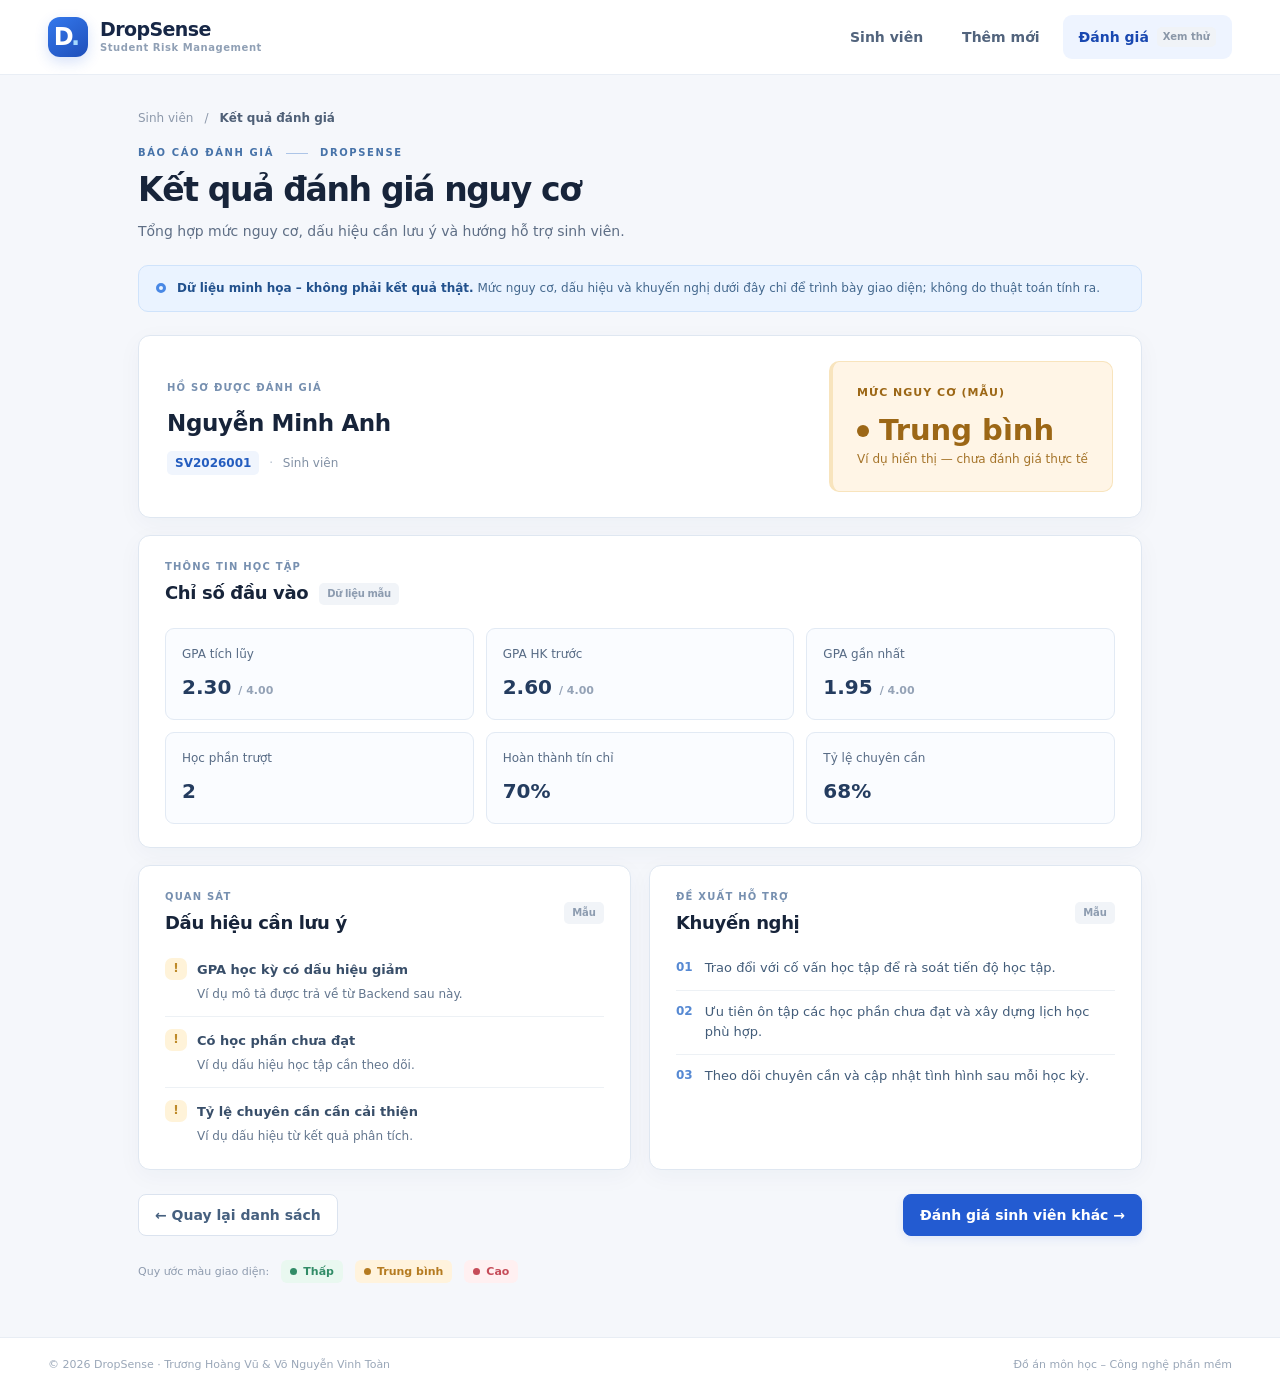
==== src/main/resources/templates/result.html @ 3da63ebb "Hoan thanh CRUD sinh vien - tien do 50%" ====
<!doctype html>
<html lang="vi" xmlns:th="http://www.thymeleaf.org">
<head>
  <meta charset="UTF-8"><meta name="viewport" content="width=device-width, initial-scale=1">
  <meta name="description" content="DropSense - Giao diện trình bày mức độ nguy cơ và khuyến nghị học tập">
  <title>Kết quả đánh giá | DropSense</title>
  <link rel="stylesheet" href="../static/css/style.css" th:href="@{/css/style.css}">
  <script defer src="../static/js/main.js" th:src="@{/js/main.js}"></script>
</head>
<body>
  <header class="topbar" th:replace="~{fragments/header :: siteHeader('assessment')}"><div class="container nav-inner">
    <a class="brand" href="students.html" th:href="@{/students}" aria-label="DropSense - Danh sách sinh viên"><span class="brand-mark">D<span class="brand-mark-dot">.</span></span><span class="brand-copy"><strong>DropSense</strong><small>Student Risk Management</small></span></a>
    <nav class="nav-links" aria-label="Điều hướng chính"><a class="nav-link" href="students.html" th:href="@{/students}">Sinh viên</a><a class="nav-link" href="student-form.html" th:href="@{/students/new}">Thêm mới</a><a class="nav-link is-active" href="assessment.html" th:remove="all" aria-current="page">Đánh giá <span class="nav-tag">Xem thử</span></a><span class="nav-link is-active" style="display:none" th:style="'display:inline-flex'">Đánh giá <span class="nav-tag">Chờ Backend</span></span></nav>
  </div></header>
  <main class="container page-main page-narrow">
    <nav class="breadcrumbs" aria-label="Đường dẫn"><a href="students.html" th:href="@{/students}">Sinh viên</a><span aria-hidden="true">/</span><span>Kết quả đánh giá</span></nav>
    <section class="page-heading form-heading"><div><p class="eyebrow">BÁO CÁO ĐÁNH GIÁ <span class="eyebrow-line"></span> DROPSENSE</p><h1>Kết quả đánh giá nguy cơ</h1><p class="page-subtitle">Tổng hợp mức nguy cơ, dấu hiệu cần lưu ý và hướng hỗ trợ sinh viên.</p></div></section>

    <!-- Nội dung minh họa chỉ tồn tại khi mở HTML trực tiếp; Thymeleaf xóa toàn bộ. -->
    <div th:remove="all" class="result-demo">
      <div class="preview-note" role="status"><span class="preview-note-dot"></span><div><strong>Dữ liệu minh họa – không phải kết quả thật.</strong> Mức nguy cơ, dấu hiệu và khuyến nghị dưới đây chỉ để trình bày giao diện; không do thuật toán tính ra.</div></div>
      <section class="result-overview panel" aria-labelledby="risk-overview-title">
        <div class="result-student"><p class="summary-kicker">HỒ SƠ ĐƯỢC ĐÁNH GIÁ</p><h2 id="risk-overview-title">Nguyễn Minh Anh</h2><p><span class="student-id">SV2026001</span> <span class="result-separator">·</span> Sinh viên</p></div>
        <div class="risk-box risk-box-medium"><p>MỨC NGUY CƠ (MẪU)</p><div class="risk-status"><span class="risk-status-dot"></span><strong>Trung bình</strong></div><span class="risk-caption">Ví dụ hiển thị — chưa đánh giá thực tế</span></div>
      </section>
      <section class="panel result-section"><div class="section-header-row"><div><p class="summary-kicker">THÔNG TIN HỌC TẬP</p><h2>Chỉ số đầu vào <span class="demo-label">Dữ liệu mẫu</span></h2></div></div>
        <div class="metric-grid"><div class="metric"><span>GPA tích lũy</span><strong>2.30 <small>/ 4.00</small></strong></div><div class="metric"><span>GPA HK trước</span><strong>2.60 <small>/ 4.00</small></strong></div><div class="metric"><span>GPA gần nhất</span><strong>1.95 <small>/ 4.00</small></strong></div><div class="metric"><span>Học phần trượt</span><strong>2</strong></div><div class="metric"><span>Hoàn thành tín chỉ</span><strong>70%</strong></div><div class="metric"><span>Tỷ lệ chuyên cần</span><strong>68%</strong></div></div>
      </section>
      <section class="result-columns" aria-label="Dấu hiệu và khuyến nghị minh họa">
        <div class="panel result-section"><div class="section-header-row"><div><p class="summary-kicker">QUAN SÁT</p><h2>Dấu hiệu cần lưu ý</h2></div><span class="demo-label">Mẫu</span></div>
          <ul class="insight-list"><li><span class="insight-icon">!</span><div><strong>GPA học kỳ có dấu hiệu giảm</strong><p>Ví dụ mô tả được trả về từ Backend sau này.</p></div></li><li><span class="insight-icon">!</span><div><strong>Có học phần chưa đạt</strong><p>Ví dụ dấu hiệu học tập cần theo dõi.</p></div></li><li><span class="insight-icon">!</span><div><strong>Tỷ lệ chuyên cần cần cải thiện</strong><p>Ví dụ dấu hiệu từ kết quả phân tích.</p></div></li></ul>
        </div>
        <div class="panel result-section"><div class="section-header-row"><div><p class="summary-kicker">ĐỀ XUẤT HỖ TRỢ</p><h2>Khuyến nghị</h2></div><span class="demo-label">Mẫu</span></div>
          <ol class="recommendation-list"><li><span>01</span><p>Trao đổi với cố vấn học tập để rà soát tiến độ học tập.</p></li><li><span>02</span><p>Ưu tiên ôn tập các học phần chưa đạt và xây dựng lịch học phù hợp.</p></li><li><span>03</span><p>Theo dõi chuyên cần và cập nhật tình hình sau mỗi học kỳ.</p></li></ol>
        </div>
      </section>
      <div class="result-actions"><a class="button button-secondary" href="students.html">← Quay lại danh sách</a><a class="button button-primary" href="assessment.html">Đánh giá sinh viên khác →</a></div>
      <div class="risk-legend"><span>Quy ước màu giao diện:</span><span class="legend-pill legend-low"><i></i>Thấp</span><span class="legend-pill legend-medium"><i></i>Trung bình</span><span class="legend-pill legend-high"><i></i>Cao</span></div>
    </div>

    <!-- Trạng thái hiện thật khi template được Thymeleaf xử lý; không hiển thị kết quả giả. -->
    <section class="panel pending-result" style="display:none" th:style="'display:block'" aria-labelledby="pending-title">
      <div class="pending-icon" aria-hidden="true">⌛</div>
      <p class="summary-kicker">CHƯA TÍCH HỢP BACKEND RISK</p>
      <h2 id="pending-title">Chưa có kết quả đánh giá thực tế</h2>
      <p>Backend chưa cung cấp RiskController, RiskResult và dữ liệu Model. Giao diện kết quả sẽ được liên kết sau khi thống nhất các trường mức nguy cơ, dấu hiệu và khuyến nghị.</p>
      <a class="button button-secondary" href="students.html" th:href="@{/students}">← Quay lại danh sách</a>
    </section>
  </main>
  <footer class="site-footer"><div class="container"><span>© 2026 DropSense · Trương Hoàng Vũ &amp; Võ Nguyễn Vinh Toàn</span><span>Đồ án môn học – Công nghệ phần mềm</span></div></footer>
</body>
</html>
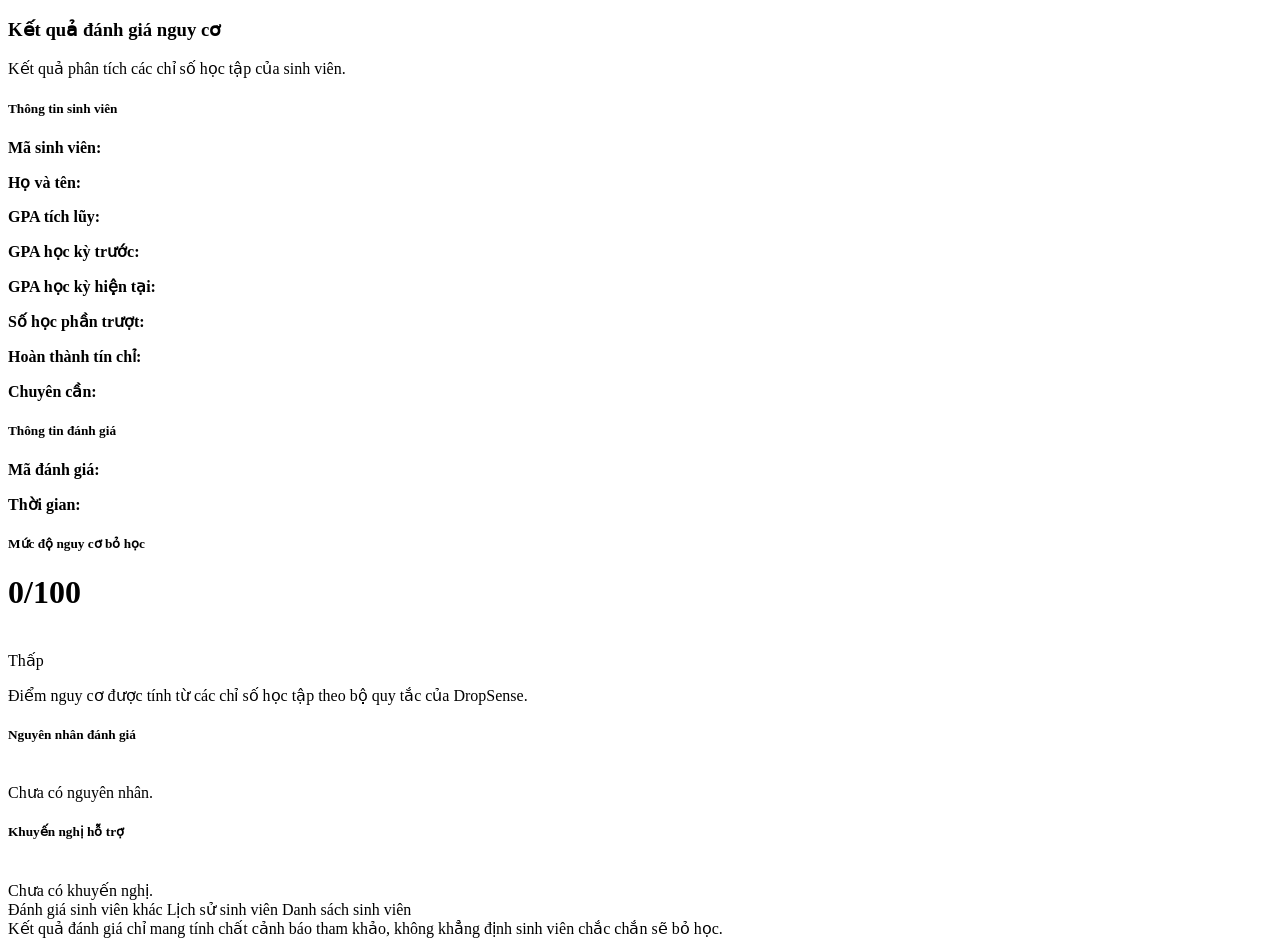
==== commit c0d0667a: "Initial commit - DropSense" ====
--- a/src/main/resources/templates/result.html
+++ b/src/main/resources/templates/result.html
@@ -1,52 +1,256 @@
-<!doctype html>
+
+<!DOCTYPE html>
 <html lang="vi" xmlns:th="http://www.thymeleaf.org">
+
 <head>
-  <meta charset="UTF-8"><meta name="viewport" content="width=device-width, initial-scale=1">
-  <meta name="description" content="DropSense - Giao diện trình bày mức độ nguy cơ và khuyến nghị học tập">
-  <title>Kết quả đánh giá | DropSense</title>
-  <link rel="stylesheet" href="../static/css/style.css" th:href="@{/css/style.css}">
-  <script defer src="../static/js/main.js" th:src="@{/js/main.js}"></script>
+    <meta charset="UTF-8">
+    <meta name="viewport" content="width=device-width, initial-scale=1.0">
+
+    <title>Kết quả đánh giá - DropSense</title>
+
+    <!-- Favicon DropSense -->
+    <link rel="icon"
+          type="image/x-icon"
+          th:href="@{/favicon.ico(v=2)}">
+
+
+    <th:block th:replace="~{fragments/header :: commonHeader}"></th:block>
 </head>
-<body>
-  <header class="topbar" th:replace="~{fragments/header :: siteHeader('assessment')}"><div class="container nav-inner">
-    <a class="brand" href="students.html" th:href="@{/students}" aria-label="DropSense - Danh sách sinh viên"><span class="brand-mark">D<span class="brand-mark-dot">.</span></span><span class="brand-copy"><strong>DropSense</strong><small>Student Risk Management</small></span></a>
-    <nav class="nav-links" aria-label="Điều hướng chính"><a class="nav-link" href="students.html" th:href="@{/students}">Sinh viên</a><a class="nav-link" href="student-form.html" th:href="@{/students/new}">Thêm mới</a><a class="nav-link is-active" href="assessment.html" th:remove="all" aria-current="page">Đánh giá <span class="nav-tag">Xem thử</span></a><span class="nav-link is-active" style="display:none" th:style="'display:inline-flex'">Đánh giá <span class="nav-tag">Chờ Backend</span></span></nav>
-  </div></header>
-  <main class="container page-main page-narrow">
-    <nav class="breadcrumbs" aria-label="Đường dẫn"><a href="students.html" th:href="@{/students}">Sinh viên</a><span aria-hidden="true">/</span><span>Kết quả đánh giá</span></nav>
-    <section class="page-heading form-heading"><div><p class="eyebrow">BÁO CÁO ĐÁNH GIÁ <span class="eyebrow-line"></span> DROPSENSE</p><h1>Kết quả đánh giá nguy cơ</h1><p class="page-subtitle">Tổng hợp mức nguy cơ, dấu hiệu cần lưu ý và hướng hỗ trợ sinh viên.</p></div></section>
-
-    <!-- Nội dung minh họa chỉ tồn tại khi mở HTML trực tiếp; Thymeleaf xóa toàn bộ. -->
-    <div th:remove="all" class="result-demo">
-      <div class="preview-note" role="status"><span class="preview-note-dot"></span><div><strong>Dữ liệu minh họa – không phải kết quả thật.</strong> Mức nguy cơ, dấu hiệu và khuyến nghị dưới đây chỉ để trình bày giao diện; không do thuật toán tính ra.</div></div>
-      <section class="result-overview panel" aria-labelledby="risk-overview-title">
-        <div class="result-student"><p class="summary-kicker">HỒ SƠ ĐƯỢC ĐÁNH GIÁ</p><h2 id="risk-overview-title">Nguyễn Minh Anh</h2><p><span class="student-id">SV2026001</span> <span class="result-separator">·</span> Sinh viên</p></div>
-        <div class="risk-box risk-box-medium"><p>MỨC NGUY CƠ (MẪU)</p><div class="risk-status"><span class="risk-status-dot"></span><strong>Trung bình</strong></div><span class="risk-caption">Ví dụ hiển thị — chưa đánh giá thực tế</span></div>
-      </section>
-      <section class="panel result-section"><div class="section-header-row"><div><p class="summary-kicker">THÔNG TIN HỌC TẬP</p><h2>Chỉ số đầu vào <span class="demo-label">Dữ liệu mẫu</span></h2></div></div>
-        <div class="metric-grid"><div class="metric"><span>GPA tích lũy</span><strong>2.30 <small>/ 4.00</small></strong></div><div class="metric"><span>GPA HK trước</span><strong>2.60 <small>/ 4.00</small></strong></div><div class="metric"><span>GPA gần nhất</span><strong>1.95 <small>/ 4.00</small></strong></div><div class="metric"><span>Học phần trượt</span><strong>2</strong></div><div class="metric"><span>Hoàn thành tín chỉ</span><strong>70%</strong></div><div class="metric"><span>Tỷ lệ chuyên cần</span><strong>68%</strong></div></div>
-      </section>
-      <section class="result-columns" aria-label="Dấu hiệu và khuyến nghị minh họa">
-        <div class="panel result-section"><div class="section-header-row"><div><p class="summary-kicker">QUAN SÁT</p><h2>Dấu hiệu cần lưu ý</h2></div><span class="demo-label">Mẫu</span></div>
-          <ul class="insight-list"><li><span class="insight-icon">!</span><div><strong>GPA học kỳ có dấu hiệu giảm</strong><p>Ví dụ mô tả được trả về từ Backend sau này.</p></div></li><li><span class="insight-icon">!</span><div><strong>Có học phần chưa đạt</strong><p>Ví dụ dấu hiệu học tập cần theo dõi.</p></div></li><li><span class="insight-icon">!</span><div><strong>Tỷ lệ chuyên cần cần cải thiện</strong><p>Ví dụ dấu hiệu từ kết quả phân tích.</p></div></li></ul>
+
+<body class="bg-light">
+
+<!-- Thanh điều hướng -->
+<div th:replace="~{fragments/navbar :: mainNavbar}"></div>
+
+<main class="container py-4">
+
+    <!-- Tiêu đề -->
+    <div class="mb-4">
+        <h3 class="fw-bold text-primary">
+            <i class="bi bi-clipboard-check me-2"></i>
+            Kết quả đánh giá nguy cơ
+        </h3>
+
+        <p class="text-secondary">
+            Kết quả phân tích các chỉ số học tập của sinh viên.
+        </p>
+    </div>
+
+    <div class="row g-4">
+
+        <!-- THÔNG TIN SINH VIÊN -->
+        <div class="col-lg-5">
+
+            <div class="card border-0 shadow-sm mb-4">
+
+                <div class="card-header bg-white py-3">
+                    <h5 class="fw-bold mb-0">
+                        <i class="bi bi-person-vcard me-2"></i>
+                        Thông tin sinh viên
+                    </h5>
+                </div>
+
+                <div class="card-body">
+
+                    <p>
+                        <strong>Mã sinh viên:</strong>
+                        <span th:text="${student.studentId}"></span>
+                    </p>
+
+                    <p>
+                        <strong>Họ và tên:</strong>
+                        <span th:text="${student.fullName}"></span>
+                    </p>
+
+                    <p>
+                        <strong>GPA tích lũy:</strong>
+                        <span th:text="${student.gpa}"></span>
+                    </p>
+
+                    <p>
+                        <strong>GPA học kỳ trước:</strong>
+                        <span th:text="${student.previousGpa}"></span>
+                    </p>
+
+                    <p>
+                        <strong>GPA học kỳ hiện tại:</strong>
+                        <span th:text="${student.currentGpa}"></span>
+                    </p>
+
+                    <p>
+                        <strong>Số học phần trượt:</strong>
+                        <span th:text="${student.failedCourses}"></span>
+                    </p>
+
+                    <p>
+                        <strong>Hoàn thành tín chỉ:</strong>
+                        <span th:text="${student.creditCompletionRate + '%'}"></span>
+                    </p>
+
+                    <p class="mb-0">
+                        <strong>Chuyên cần:</strong>
+                        <span th:text="${student.attendanceRate + '%'}"></span>
+                    </p>
+
+                </div>
+            </div>
+
+            <!-- Thông tin lần đánh giá -->
+            <div class="card border-0 shadow-sm">
+
+                <div class="card-body">
+
+                    <h5 class="fw-bold mb-3">
+                        <i class="bi bi-clock-history text-primary me-2"></i>
+                        Thông tin đánh giá
+                    </h5>
+
+                    <p>
+                        <strong>Mã đánh giá:</strong>
+                        <span th:text="${assessment.assessmentId}"></span>
+                    </p>
+
+                    <p class="mb-0">
+                        <strong>Thời gian:</strong>
+
+                        <span th:text="${#temporals.format(assessment.assessedAt, 'dd/MM/yyyy HH:mm')}"></span>
+                    </p>
+
+                </div>
+            </div>
+
         </div>
-        <div class="panel result-section"><div class="section-header-row"><div><p class="summary-kicker">ĐỀ XUẤT HỖ TRỢ</p><h2>Khuyến nghị</h2></div><span class="demo-label">Mẫu</span></div>
-          <ol class="recommendation-list"><li><span>01</span><p>Trao đổi với cố vấn học tập để rà soát tiến độ học tập.</p></li><li><span>02</span><p>Ưu tiên ôn tập các học phần chưa đạt và xây dựng lịch học phù hợp.</p></li><li><span>03</span><p>Theo dõi chuyên cần và cập nhật tình hình sau mỗi học kỳ.</p></li></ol>
+
+        <!-- KẾT QUẢ ĐÁNH GIÁ -->
+        <div class="col-lg-7">
+
+            <div class="card border-0 shadow-sm mb-4">
+
+                <div class="card-body p-4 text-center">
+
+                    <h5 class="fw-bold mb-3">
+                        Mức độ nguy cơ bỏ học
+                    </h5>
+
+                    <!-- Điểm nguy cơ -->
+                    <h1 class="display-3 fw-bold"
+                        th:classappend="${riskResult.riskLevel.name() == 'HIGH' ? 'text-danger' : (riskResult.riskLevel.name() == 'MEDIUM' ? 'text-warning' : 'text-success')}"
+                        th:text="${riskResult.riskScore + '/100'}">
+                        0/100
+                    </h1>
+
+                    <!-- Thanh tiến độ -->
+                    <div class="progress my-4" style="height: 18px;">
+
+                        <div class="progress-bar"
+                             th:classappend="${riskResult.riskLevel.name() == 'HIGH' ? 'bg-danger' : (riskResult.riskLevel.name() == 'MEDIUM' ? 'bg-warning' : 'bg-success')}"
+                             th:style="|width: ${riskResult.riskScore}%|">
+                        </div>
+
+                    </div>
+
+                    <!-- Phân loại nguy cơ -->
+                    <span class="badge fs-6 px-4 py-2"
+                          th:classappend="${riskResult.riskLevel.name() == 'HIGH' ? 'bg-danger' : (riskResult.riskLevel.name() == 'MEDIUM' ? 'bg-warning text-dark' : 'bg-success')}"
+                          th:text="${riskResult.riskLevel.displayName}">
+                        Thấp
+                    </span>
+
+                    <p class="text-secondary mt-3 mb-0">
+                        Điểm nguy cơ được tính từ các chỉ số học tập
+                        theo bộ quy tắc của DropSense.
+                    </p>
+
+                </div>
+            </div>
+
+            <!-- Nguyên nhân cảnh báo -->
+            <div class="card border-0 shadow-sm mb-4">
+
+                <div class="card-header bg-white py-3">
+
+                    <h5 class="fw-bold mb-0">
+                        <i class="bi bi-exclamation-triangle text-warning me-2"></i>
+                        Nguyên nhân đánh giá
+                    </h5>
+
+                </div>
+
+                <div class="card-body">
+
+                    <div style="white-space: pre-line;"
+                         th:text="${riskResult.reasons}">
+                        Chưa có nguyên nhân.
+                    </div>
+
+                </div>
+            </div>
+
+            <!-- Khuyến nghị -->
+            <div class="card border-0 shadow-sm">
+
+                <div class="card-header bg-white py-3">
+
+                    <h5 class="fw-bold mb-0">
+                        <i class="bi bi-lightbulb text-primary me-2"></i>
+                        Khuyến nghị hỗ trợ
+                    </h5>
+
+                </div>
+
+                <div class="card-body">
+
+                    <div style="white-space: pre-line;"
+                         th:text="${riskResult.recommendations}">
+                        Chưa có khuyến nghị.
+                    </div>
+
+                </div>
+            </div>
+
         </div>
-      </section>
-      <div class="result-actions"><a class="button button-secondary" href="students.html">← Quay lại danh sách</a><a class="button button-primary" href="assessment.html">Đánh giá sinh viên khác →</a></div>
-      <div class="risk-legend"><span>Quy ước màu giao diện:</span><span class="legend-pill legend-low"><i></i>Thấp</span><span class="legend-pill legend-medium"><i></i>Trung bình</span><span class="legend-pill legend-high"><i></i>Cao</span></div>
-    </div>
-
-    <!-- Trạng thái hiện thật khi template được Thymeleaf xử lý; không hiển thị kết quả giả. -->
-    <section class="panel pending-result" style="display:none" th:style="'display:block'" aria-labelledby="pending-title">
-      <div class="pending-icon" aria-hidden="true">⌛</div>
-      <p class="summary-kicker">CHƯA TÍCH HỢP BACKEND RISK</p>
-      <h2 id="pending-title">Chưa có kết quả đánh giá thực tế</h2>
-      <p>Backend chưa cung cấp RiskController, RiskResult và dữ liệu Model. Giao diện kết quả sẽ được liên kết sau khi thống nhất các trường mức nguy cơ, dấu hiệu và khuyến nghị.</p>
-      <a class="button button-secondary" href="students.html" th:href="@{/students}">← Quay lại danh sách</a>
-    </section>
-  </main>
-  <footer class="site-footer"><div class="container"><span>© 2026 DropSense · Trương Hoàng Vũ &amp; Võ Nguyễn Vinh Toàn</span><span>Đồ án môn học – Công nghệ phần mềm</span></div></footer>
+
+    </div>
+
+    <!-- Các nút điều hướng -->
+    <div class="d-flex gap-2 flex-wrap mt-4">
+
+        <a th:href="@{/assessments}"
+           class="btn btn-primary">
+
+            <i class="bi bi-arrow-repeat me-1"></i>
+            Đánh giá sinh viên khác
+        </a>
+
+        <a th:href="@{/assessments/history/{id}(id=${student.studentId})}"
+           class="btn btn-outline-primary">
+
+            <i class="bi bi-clock-history me-1"></i>
+            Lịch sử sinh viên
+        </a>
+
+        <a th:href="@{/students}"
+           class="btn btn-outline-secondary">
+
+            <i class="bi bi-arrow-left me-1"></i>
+            Danh sách sinh viên
+        </a>
+
+    </div>
+
+    <!-- Ghi chú -->
+    <div class="alert alert-info mt-4">
+
+        <i class="bi bi-info-circle me-2"></i>
+
+        Kết quả đánh giá chỉ mang tính chất cảnh báo tham khảo,
+        không khẳng định sinh viên chắc chắn sẽ bỏ học.
+
+    </div>
+
+</main>
+
+<script src="https://cdn.jsdelivr.net/npm/bootstrap@5.3.3/dist/js/bootstrap.bundle.min.js"></script>
+
 </body>
 </html>
